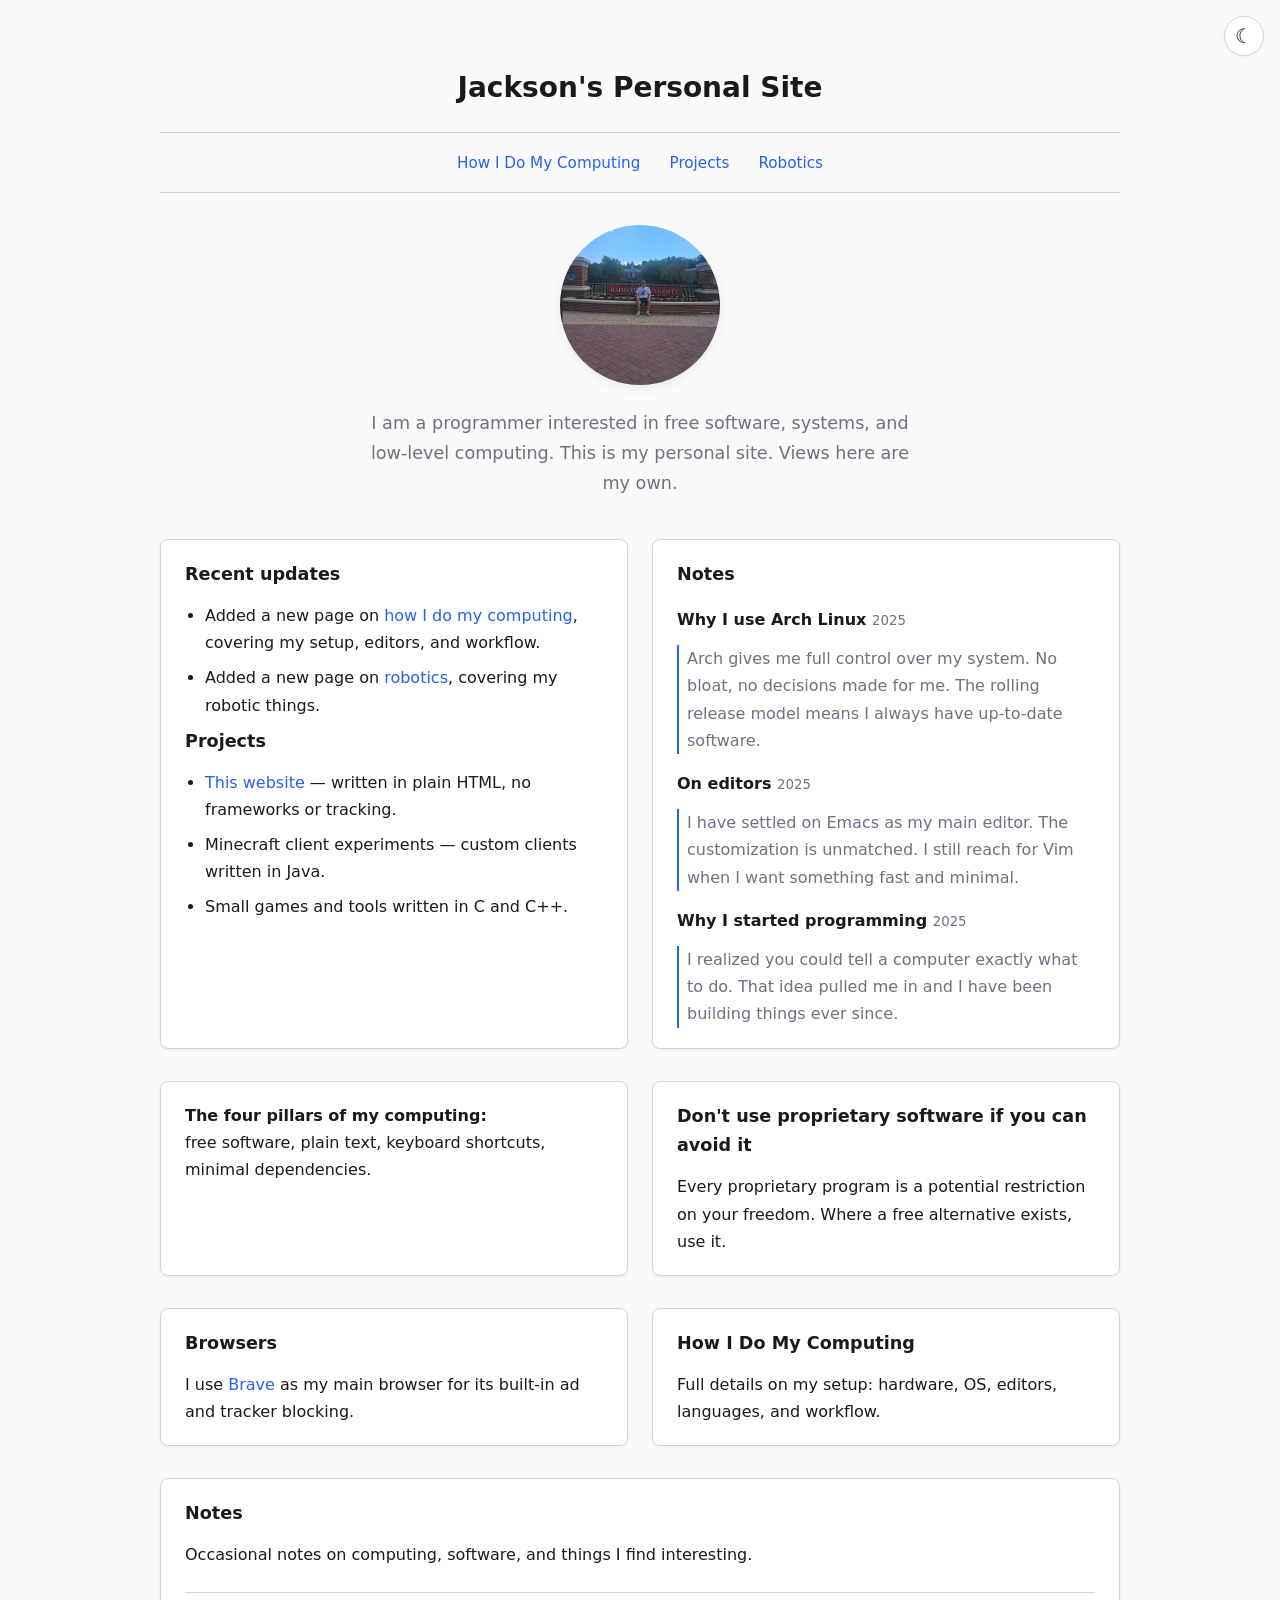
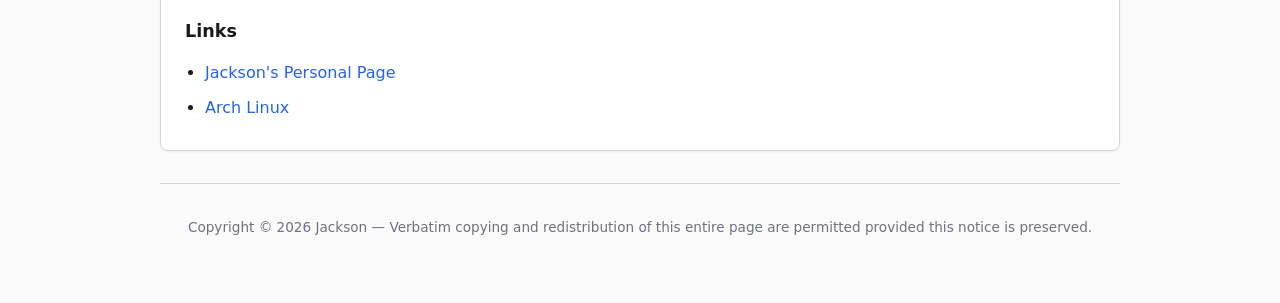
==== index.html @ 9d94fa25 "this is way better ig" ====
<!DOCTYPE html>
<html lang="en">
<head>
  <meta charset="UTF-8">
  <meta name="viewport" content="width=device-width, initial-scale=1">
  <title>Jackson's Personal Page</title>
  <link rel="stylesheet" href="styles.css">
</head>
<body>

  <button class="theme-toggle" id="themeToggle" aria-label="Toggle dark mode">&#9790;</button>

  <div class="container">

    <header class="site-header">
      <h1 class="site-title"><a href="index.html">Jackson's Personal Site</a></h1>
    </header>

    <nav class="nav">
      <a href="computing.html">How I Do My Computing</a>
      <a href="projects.html">Projects</a>
      <a href="robotics.html">Robotics</a>
    </nav>

    <div class="hero">
      <img src="res/me.png" alt="Jackson" width="320" height="400">
      <p>
        I am a programmer interested in free software, systems, and low-level computing.
        This is my personal site. Views here are my own.
      </p>
    </div>

    <div class="grid">

      <div class="card">
        <h3><a href="#recent" id="recent">Recent updates</a></h3>
        <ul>
          <li>
            Added a new page on <a href="computing.html">how I do my computing</a>,
            covering my setup, editors, and workflow.
          </li>
          <li>
            Added a new page on <a href="robotics.html">robotics</a>, covering my robotic things.
          </li>
        </ul>

        <h3><a href="projects.html" id="projects">Projects</a></h3>
        <ul>
          <li>
            <a href="https://github.com/Jacksonmlol/PortFolioWebsite">This website</a>
            &mdash; written in plain HTML, no frameworks or tracking.
          </li>
          <li>Minecraft client experiments &mdash; custom clients written in Java.</li>
          <li>Small games and tools written in C and C++.</li>
        </ul>
      </div>

      <div class="card">
        <h2>Notes</h2>
        <dl class="note">
          <dt><h3>Why I use Arch Linux <small>2025</small></h3></dt>
          <dd><p>Arch gives me full control over my system. No bloat, no decisions made for me. The rolling release model means I always have up-to-date software.</p></dd>

          <dt><h3>On editors <small>2025</small></h3></dt>
          <dd><p>I have settled on Emacs as my main editor. The customization is unmatched. I still reach for Vim when I want something fast and minimal.</p></dd>

          <dt><h3>Why I started programming <small>2025</small></h3></dt>
          <dd><p>I realized you could tell a computer exactly what to do. That idea pulled me in and I have been building things ever since.</p></dd>
        </dl>
      </div>

    </div>

    <div class="grid">

      <div class="card">
        <p><strong>The four pillars of my computing:</strong><br>
        free software, plain text, keyboard shortcuts, minimal dependencies.</p>
      </div>

      <div class="card">
        <h3>Don't use proprietary software if you can avoid it</h3>
        <p>Every proprietary program is a potential restriction on your freedom. Where a free alternative exists, use it.</p>
      </div>

    </div>

    <div class="grid">

      <div class="card">
        <h3>Browsers</h3>
        <p>I use <a href="https://brave.com">Brave</a> as my main browser for its built-in ad and tracker blocking.</p>
      </div>

      <div class="card">
        <h3><a href="computing.html">How I Do My Computing</a></h3>
        <p>Full details on my setup: hardware, OS, editors, languages, and workflow.</p>
      </div>

    </div>

    <div class="card full">
      <h3><a href="#notes" id="notes">Notes</a></h3>
      <p>Occasional notes on computing, software, and things I find interesting.</p>

      <hr>

      <h3><a href="#links" id="links">Links</a></h3>
      <ul>
        <li><a href="https://jackson.ogpixel.org">Jackson's Personal Page</a></li>
        <li><a href="https://archlinux.org">Arch Linux</a></li>
      </ul>
    </div>

    <footer class="site-footer">
      <p>Copyright &copy; 2026 Jackson &mdash; Verbatim copying and redistribution of this entire page are permitted provided this notice is preserved.</p>
    </footer>

  </div>

  <script>
    (function() {
      var btn = document.getElementById('themeToggle');
      var stored = localStorage.getItem('theme');
      if (stored === 'dark' || (!stored && window.matchMedia('(prefers-color-scheme: dark)').matches)) {
        document.body.classList.add('dark');
        btn.innerHTML = '&#9788;';
      }
      btn.addEventListener('click', function() {
        document.body.classList.toggle('dark');
        var isDark = document.body.classList.contains('dark');
        localStorage.setItem('theme', isDark ? 'dark' : 'light');
        btn.innerHTML = isDark ? '&#9788;' : '&#9790;';
      });
    })();
  </script>

</body>
</html>
---- styles.css ----
:root {
  --bg: #fafafa;
  --fg: #1a1a1a;
  --accent: #2563eb;
  --accent-hover: #1d4ed8;
  --border: #d1d5db;
  --card-bg: #ffffff;
  --card-shadow: rgba(0,0,0,0.06);
  --muted: #6b7280;
  --font: 'Inter', system-ui, -apple-system, sans-serif;
  --mono: 'JetBrains Mono', 'Fira Code', monospace;
  --radius: 8px;
  --max-width: 960px;
}

@media (prefers-color-scheme: dark) {
  :root {
    --bg: #111827;
    --fg: #e5e7eb;
    --accent: #60a5fa;
    --accent-hover: #93c5fd;
    --border: #374151;
    --card-bg: #1f2937;
    --card-shadow: rgba(0,0,0,0.3);
    --muted: #9ca3af;
  }
}

body.dark {
  --bg: #111827;
  --fg: #e5e7eb;
  --accent: #60a5fa;
  --accent-hover: #93c5fd;
  --border: #374151;
  --card-bg: #1f2937;
  --card-shadow: rgba(0,0,0,0.3);
  --muted: #9ca3af;
}

*, *::before, *::after { box-sizing: border-box; margin: 0; padding: 0; }

body {
  font-family: var(--font);
  background: var(--bg);
  color: var(--fg);
  line-height: 1.7;
  padding: 0 1rem;
  transition: background 0.3s, color 0.3s;
}

a { color: var(--accent); text-decoration: none; }
a:hover { color: var(--accent-hover); text-decoration: underline; }
a:visited { color: var(--accent); }
img { max-width: 100%; height: auto; display: block; }
ul, ol { padding-left: 1.5rem; }
li { margin-bottom: 0.5rem; }
hr { border: none; border-top: 1px solid var(--border); margin: 1.5rem 0; }

.container {
  max-width: var(--max-width);
  margin: 0 auto;
  padding: 2rem 0;
}

/* Header */
.site-header {
  text-align: center;
  padding: 2rem 0 1rem;
}

.site-title {
  font-size: 1.75rem;
  font-weight: 700;
  margin-bottom: 0.25rem;
}

.site-title a {
  color: var(--fg);
  text-decoration: none;
}

.site-title a:hover { color: var(--accent); }

/* Dark mode toggle */
.theme-toggle {
  position: fixed;
  top: 1rem;
  right: 1rem;
  background: var(--card-bg);
  border: 1px solid var(--border);
  border-radius: 50%;
  width: 40px;
  height: 40px;
  cursor: pointer;
  display: flex;
  align-items: center;
  justify-content: center;
  font-size: 1.25rem;
  color: var(--fg);
  z-index: 100;
  box-shadow: 0 1px 3px var(--card-shadow);
  transition: background 0.2s;
}

.theme-toggle:hover { background: var(--border); }

/* Navigation */
.nav {
  text-align: center;
  padding: 1rem 0;
  border-top: 1px solid var(--border);
  border-bottom: 1px solid var(--border);
  margin-bottom: 2rem;
}

.nav a {
  margin: 0 0.75rem;
  font-size: 0.95rem;
  font-weight: 500;
}

/* Hero / intro */
.hero {
  display: flex;
  flex-direction: column;
  align-items: center;
  gap: 1.5rem;
  margin-bottom: 2.5rem;
  text-align: center;
}

.hero img {
  border-radius: 50%;
  width: 160px;
  height: 160px;
  object-fit: cover;
  box-shadow: 0 4px 12px var(--card-shadow);
}

.hero p {
  font-size: 1.1rem;
  color: var(--muted);
  max-width: 540px;
}

/* Grid layout for content */
.grid {
  display: grid;
  grid-template-columns: 1fr 1fr;
  gap: 1.5rem;
  margin-bottom: 2rem;
}

@media (max-width: 700px) {
  .grid { grid-template-columns: 1fr; }
}

.card {
  background: var(--card-bg);
  border: 1px solid var(--border);
  border-radius: var(--radius);
  padding: 1.25rem 1.5rem;
  box-shadow: 0 1px 3px var(--card-shadow);
}

.card h2, .card h3 {
  font-size: 1.1rem;
  font-weight: 600;
  margin-bottom: 0.75rem;
}

.card h3 a { color: var(--fg); }
.card h3 a:hover { color: var(--accent); }

.card ul { padding-left: 1.25rem; }
.card p + p { margin-top: 0.75rem; }

/* Full width sections */
.full {
  width: 100%;
}

/* Tags / inline labels */
.tag {
  display: inline-block;
  font-size: 0.75rem;
  font-weight: 600;
  text-transform: uppercase;
  letter-spacing: 0.04em;
  color: var(--muted);
  margin-bottom: 0.25rem;
}

/* Notes list */
.note dt {
  margin-top: 1rem;
}

.note dt h3 {
  font-size: 1rem;
  font-weight: 600;
}

.note dt small {
  font-weight: 400;
  color: var(--muted);
}

.note dd {
  margin-top: 0.25rem;
  padding-left: 0.5rem;
  border-left: 2px solid var(--accent);
}

.note dd p { color: var(--muted); }

/* Content page (computing, etc.) */
.content {
  max-width: 700px;
  margin: 0 auto;
}

.content h1 {
  font-size: 1.75rem;
  font-weight: 700;
  margin-bottom: 0.5rem;
}

.content h2 {
  font-size: 1.25rem;
  font-weight: 600;
  margin-top: 2rem;
  margin-bottom: 0.75rem;
  padding-bottom: 0.25rem;
  border-bottom: 1px solid var(--border);
}

.content p {
  margin-bottom: 1rem;
  color: var(--fg);
}

.content ul {
  margin-bottom: 1rem;
}

.content img {
  border-radius: var(--radius);
  margin: 1rem 0;
  box-shadow: 0 2px 8px var(--card-shadow);
}

/* Footer */
.site-footer {
  text-align: center;
  padding: 2rem 0;
  color: var(--muted);
  font-size: 0.85rem;
  border-top: 1px solid var(--border);
  margin-top: 2rem;
}

/* Projects page */
.project-item {
  margin-bottom: 1rem;
}

.project-item a {
  font-weight: 600;
}

.project-item .desc {
  color: var(--muted);
  font-size: 0.9rem;
  margin-top: 0.15rem;
}

/* Responsive helpers */
@media (max-width: 600px) {
  .site-title { font-size: 1.35rem; }
  .hero img { width: 120px; height: 120px; }
  .hero p { font-size: 1rem; }
  .nav a { margin: 0 0.5rem; font-size: 0.85rem; }
  .card { padding: 1rem; }
}

/* Print */
@media print {
  .theme-toggle { display: none; }
  body { background: #fff; color: #000; }
  .card { border: 1px solid #ccc; box-shadow: none; }
}
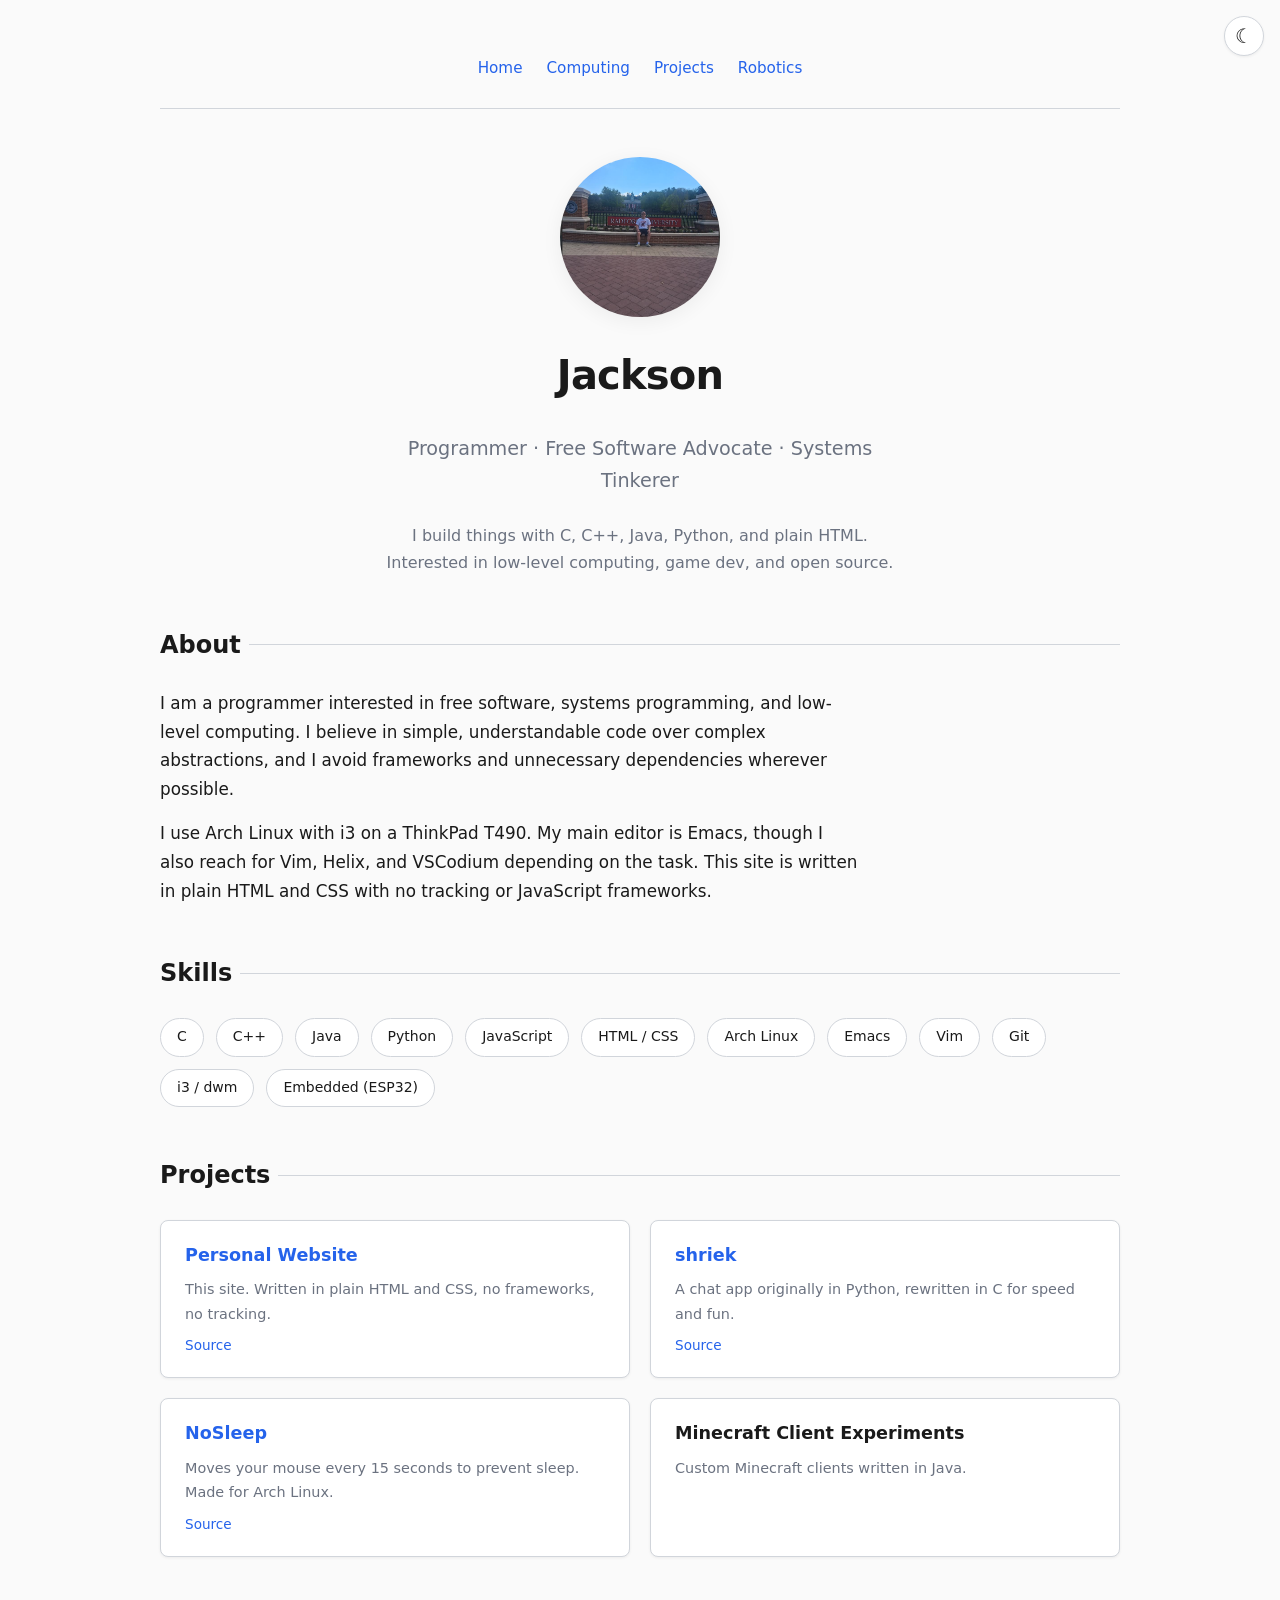
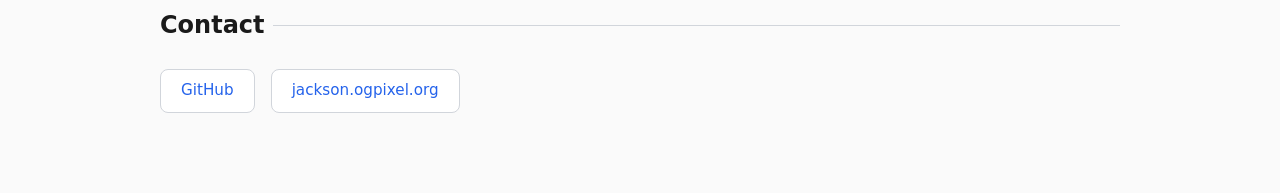
==== commit 8cf6a1cd: "better work grr" ====
--- a/index.html
+++ b/index.html
@@ -3,8 +3,247 @@
 <head>
   <meta charset="UTF-8">
   <meta name="viewport" content="width=device-width, initial-scale=1">
-  <title>Jackson's Personal Page</title>
-  <link rel="stylesheet" href="styles.css">
+  <title>Jackson — Portfolio</title>
+  <style>
+    :root {
+      --bg: #fafafa;
+      --fg: #1a1a1a;
+      --accent: #2563eb;
+      --accent-hover: #1d4ed8;
+      --border: #d1d5db;
+      --card-bg: #ffffff;
+      --card-shadow: rgba(0,0,0,0.06);
+      --muted: #6b7280;
+      --font: 'Inter', system-ui, -apple-system, sans-serif;
+      --mono: 'JetBrains Mono', 'Fira Code', monospace;
+      --radius: 8px;
+      --max-width: 960px;
+    }
+    @media (prefers-color-scheme: dark) {
+      :root {
+        --bg: #111827;
+        --fg: #e5e7eb;
+        --accent: #60a5fa;
+        --accent-hover: #93c5fd;
+        --border: #374151;
+        --card-bg: #1f2937;
+        --card-shadow: rgba(0,0,0,0.3);
+        --muted: #9ca3af;
+      }
+    }
+    body.dark {
+      --bg: #111827;
+      --fg: #e5e7eb;
+      --accent: #60a5fa;
+      --accent-hover: #93c5fd;
+      --border: #374151;
+      --card-bg: #1f2937;
+      --card-shadow: rgba(0,0,0,0.3);
+      --muted: #9ca3af;
+    }
+    *, *::before, *::after { box-sizing: border-box; margin: 0; padding: 0; }
+    body {
+      font-family: var(--font);
+      background: var(--bg);
+      color: var(--fg);
+      line-height: 1.7;
+      padding: 0 1rem;
+      transition: background 0.3s, color 0.3s;
+    }
+    a { color: var(--accent); text-decoration: none; }
+    a:hover { color: var(--accent-hover); text-decoration: underline; }
+    img { max-width: 100%; height: auto; display: block; }
+    ul { padding-left: 1.5rem; }
+    li { margin-bottom: 0.5rem; }
+
+    .container {
+      max-width: var(--max-width);
+      margin: 0 auto;
+      padding: 2rem 0;
+    }
+
+    .theme-toggle {
+      position: fixed;
+      top: 1rem;
+      right: 1rem;
+      background: var(--card-bg);
+      border: 1px solid var(--border);
+      border-radius: 50%;
+      width: 40px;
+      height: 40px;
+      cursor: pointer;
+      display: flex;
+      align-items: center;
+      justify-content: center;
+      font-size: 1.25rem;
+      color: var(--fg);
+      z-index: 100;
+      box-shadow: 0 1px 3px var(--card-shadow);
+      transition: background 0.2s;
+    }
+    .theme-toggle:hover { background: var(--border); }
+
+    .nav {
+      display: flex;
+      justify-content: center;
+      gap: 1.5rem;
+      padding: 1.25rem 0;
+      border-bottom: 1px solid var(--border);
+      margin-bottom: 3rem;
+      flex-wrap: wrap;
+    }
+    .nav a {
+      font-size: 0.95rem;
+      font-weight: 500;
+      padding: 0.25rem 0;
+      border-bottom: 2px solid transparent;
+      transition: border-color 0.2s;
+    }
+    .nav a:hover { border-color: var(--accent); text-decoration: none; }
+
+    .hero {
+      display: flex;
+      flex-direction: column;
+      align-items: center;
+      text-align: center;
+      margin-bottom: 3rem;
+      gap: 1.5rem;
+    }
+    .hero-avatar {
+      border-radius: 50%;
+      width: 160px;
+      height: 160px;
+      object-fit: cover;
+      box-shadow: 0 4px 20px var(--card-shadow);
+    }
+    .hero h1 {
+      font-size: 2.5rem;
+      font-weight: 700;
+      letter-spacing: -0.02em;
+    }
+    .hero .title {
+      font-size: 1.2rem;
+      color: var(--muted);
+      max-width: 540px;
+    }
+    .hero .tagline {
+      font-size: 1rem;
+      color: var(--muted);
+      max-width: 540px;
+    }
+
+    .section {
+      margin-bottom: 3rem;
+    }
+    .section h2 {
+      font-size: 1.5rem;
+      font-weight: 700;
+      margin-bottom: 1.5rem;
+      display: flex;
+      align-items: center;
+      gap: 0.5rem;
+    }
+    .section h2::after {
+      content: '';
+      flex: 1;
+      height: 1px;
+      background: var(--border);
+    }
+
+    .about-text {
+      font-size: 1.05rem;
+      color: var(--fg);
+      max-width: 700px;
+    }
+    .about-text p + p { margin-top: 1rem; }
+
+    .skills-grid {
+      display: flex;
+      flex-wrap: wrap;
+      gap: 0.75rem;
+    }
+    .skill-tag {
+      display: inline-block;
+      padding: 0.4rem 1rem;
+      font-size: 0.875rem;
+      font-weight: 500;
+      background: var(--card-bg);
+      border: 1px solid var(--border);
+      border-radius: 999px;
+      color: var(--fg);
+      transition: border-color 0.2s;
+    }
+    .skill-tag:hover { border-color: var(--accent); }
+
+    .projects-grid {
+      display: grid;
+      grid-template-columns: 1fr 1fr;
+      gap: 1.25rem;
+    }
+    @media (max-width: 700px) {
+      .projects-grid { grid-template-columns: 1fr; }
+    }
+
+    .project-card {
+      background: var(--card-bg);
+      border: 1px solid var(--border);
+      border-radius: var(--radius);
+      padding: 1.25rem 1.5rem;
+      box-shadow: 0 1px 3px var(--card-shadow);
+      transition: box-shadow 0.2s, transform 0.2s;
+    }
+    .project-card:hover {
+      box-shadow: 0 4px 12px var(--card-shadow);
+      transform: translateY(-2px);
+    }
+    .project-card h3 {
+      font-size: 1.1rem;
+      font-weight: 600;
+      margin-bottom: 0.4rem;
+    }
+    .project-card .desc {
+      font-size: 0.9rem;
+      color: var(--muted);
+      margin-bottom: 0.5rem;
+    }
+    .project-card .links { font-size: 0.85rem; }
+
+    .contact-links {
+      display: flex;
+      flex-wrap: wrap;
+      gap: 1rem;
+    }
+    .contact-links a {
+      display: inline-flex;
+      align-items: center;
+      gap: 0.4rem;
+      padding: 0.5rem 1.25rem;
+      background: var(--card-bg);
+      border: 1px solid var(--border);
+      border-radius: var(--radius);
+      font-size: 0.95rem;
+      font-weight: 500;
+      transition: border-color 0.2s;
+    }
+    .contact-links a:hover {
+      border-color: var(--accent);
+      text-decoration: none;
+    }
+
+    @media (max-width: 600px) {
+      .hero h1 { font-size: 1.75rem; }
+      .hero-avatar { width: 120px; height: 120px; }
+      .nav { gap: 1rem; }
+      .nav a { font-size: 0.85rem; }
+      .section h2 { font-size: 1.25rem; }
+    }
+
+    @media print {
+      .theme-toggle { display: none; }
+      body { background: #fff; color: #000; }
+      .project-card { border: 1px solid #ccc; box-shadow: none; }
+    }
+  </style>
 </head>
 <body>
 
@@ -12,109 +251,78 @@
 
   <div class="container">
 
-    <header class="site-header">
-      <h1 class="site-title"><a href="index.html">Jackson's Personal Site</a></h1>
-    </header>
-
     <nav class="nav">
-      <a href="computing.html">How I Do My Computing</a>
+      <a href="index.html">Home</a>
+      <a href="computing.html">Computing</a>
       <a href="projects.html">Projects</a>
       <a href="robotics.html">Robotics</a>
     </nav>
 
     <div class="hero">
-      <img src="res/me.png" alt="Jackson" width="320" height="400">
-      <p>
-        I am a programmer interested in free software, systems, and low-level computing.
-        This is my personal site. Views here are my own.
-      </p>
-    </div>
-
-    <div class="grid">
-
-      <div class="card">
-        <h3><a href="#recent" id="recent">Recent updates</a></h3>
-        <ul>
-          <li>
-            Added a new page on <a href="computing.html">how I do my computing</a>,
-            covering my setup, editors, and workflow.
-          </li>
-          <li>
-            Added a new page on <a href="robotics.html">robotics</a>, covering my robotic things.
-          </li>
-        </ul>
-
-        <h3><a href="projects.html" id="projects">Projects</a></h3>
-        <ul>
-          <li>
-            <a href="https://github.com/Jacksonmlol/PortFolioWebsite">This website</a>
-            &mdash; written in plain HTML, no frameworks or tracking.
-          </li>
-          <li>Minecraft client experiments &mdash; custom clients written in Java.</li>
-          <li>Small games and tools written in C and C++.</li>
-        </ul>
+      <img src="res/me.png" alt="Jackson" class="hero-avatar" width="320" height="400">
+      <h1>Jackson</h1>
+      <p class="title">Programmer &middot; Free Software Advocate &middot; Systems Tinkerer</p>
+      <p class="tagline">I build things with C, C++, Java, Python, and plain HTML. Interested in low-level computing, game dev, and open source.</p>
+    </div>
+
+    <div class="section">
+      <h2>About</h2>
+      <div class="about-text">
+        <p>I am a programmer interested in free software, systems programming, and low-level computing. I believe in simple, understandable code over complex abstractions, and I avoid frameworks and unnecessary dependencies wherever possible.</p>
+        <p>I use Arch Linux with i3 on a ThinkPad T490. My main editor is Emacs, though I also reach for Vim, Helix, and VSCodium depending on the task. This site is written in plain HTML and CSS with no tracking or JavaScript frameworks.</p>
       </div>
-
-      <div class="card">
-        <h2>Notes</h2>
-        <dl class="note">
-          <dt><h3>Why I use Arch Linux <small>2025</small></h3></dt>
-          <dd><p>Arch gives me full control over my system. No bloat, no decisions made for me. The rolling release model means I always have up-to-date software.</p></dd>
-
-          <dt><h3>On editors <small>2025</small></h3></dt>
-          <dd><p>I have settled on Emacs as my main editor. The customization is unmatched. I still reach for Vim when I want something fast and minimal.</p></dd>
-
-          <dt><h3>Why I started programming <small>2025</small></h3></dt>
-          <dd><p>I realized you could tell a computer exactly what to do. That idea pulled me in and I have been building things ever since.</p></dd>
-        </dl>
+    </div>
+
+    <div class="section">
+      <h2>Skills</h2>
+      <div class="skills-grid">
+        <span class="skill-tag">C</span>
+        <span class="skill-tag">C++</span>
+        <span class="skill-tag">Java</span>
+        <span class="skill-tag">Python</span>
+        <span class="skill-tag">JavaScript</span>
+        <span class="skill-tag">HTML / CSS</span>
+        <span class="skill-tag">Arch Linux</span>
+        <span class="skill-tag">Emacs</span>
+        <span class="skill-tag">Vim</span>
+        <span class="skill-tag">Git</span>
+        <span class="skill-tag">i3 / dwm</span>
+        <span class="skill-tag">Embedded (ESP32)</span>
       </div>
-
-    </div>
-
-    <div class="grid">
-
-      <div class="card">
-        <p><strong>The four pillars of my computing:</strong><br>
-        free software, plain text, keyboard shortcuts, minimal dependencies.</p>
+    </div>
+
+    <div class="section">
+      <h2>Projects</h2>
+      <div class="projects-grid">
+        <div class="project-card">
+          <h3><a href="https://github.com/Jacksonmlol/PortFolioWebsite">Personal Website</a></h3>
+          <div class="desc">This site. Written in plain HTML and CSS, no frameworks, no tracking.</div>
+          <div class="links"><a href="https://github.com/Jacksonmlol/PortFolioWebsite">Source</a></div>
+        </div>
+        <div class="project-card">
+          <h3><a href="https://github.com/Jacksonmlol/shriek">shriek</a></h3>
+          <div class="desc">A chat app originally in Python, rewritten in C for speed and fun.</div>
+          <div class="links"><a href="https://github.com/Jacksonmlol/shriek">Source</a></div>
+        </div>
+        <div class="project-card">
+          <h3><a href="https://github.com/Jacksonmlol/NoSleep">NoSleep</a></h3>
+          <div class="desc">Moves your mouse every 15 seconds to prevent sleep. Made for Arch Linux.</div>
+          <div class="links"><a href="https://github.com/Jacksonmlol/NoSleep">Source</a></div>
+        </div>
+        <div class="project-card">
+          <h3>Minecraft Client Experiments</h3>
+          <div class="desc">Custom Minecraft clients written in Java.</div>
+        </div>
       </div>
-
-      <div class="card">
-        <h3>Don't use proprietary software if you can avoid it</h3>
-        <p>Every proprietary program is a potential restriction on your freedom. Where a free alternative exists, use it.</p>
+    </div>
+
+    <div class="section">
+      <h2>Contact</h2>
+      <div class="contact-links">
+        <a href="https://github.com/Jacksonmlol">GitHub</a>
+        <a href="https://jackson.ogpixel.org">jackson.ogpixel.org</a>
       </div>
-
-    </div>
-
-    <div class="grid">
-
-      <div class="card">
-        <h3>Browsers</h3>
-        <p>I use <a href="https://brave.com">Brave</a> as my main browser for its built-in ad and tracker blocking.</p>
-      </div>
-
-      <div class="card">
-        <h3><a href="computing.html">How I Do My Computing</a></h3>
-        <p>Full details on my setup: hardware, OS, editors, languages, and workflow.</p>
-      </div>
-
-    </div>
-
-    <div class="card full">
-      <h3><a href="#notes" id="notes">Notes</a></h3>
-      <p>Occasional notes on computing, software, and things I find interesting.</p>
-
-      <hr>
-
-      <h3><a href="#links" id="links">Links</a></h3>
-      <ul>
-        <li><a href="https://jackson.ogpixel.org">Jackson's Personal Page</a></li>
-        <li><a href="https://archlinux.org">Arch Linux</a></li>
-      </ul>
-    </div>
-
-    <footer class="site-footer">
-      <p>Copyright &copy; 2026 Jackson &mdash; Verbatim copying and redistribution of this entire page are permitted provided this notice is preserved.</p>
-    </footer>
+    </div>
 
   </div>
 
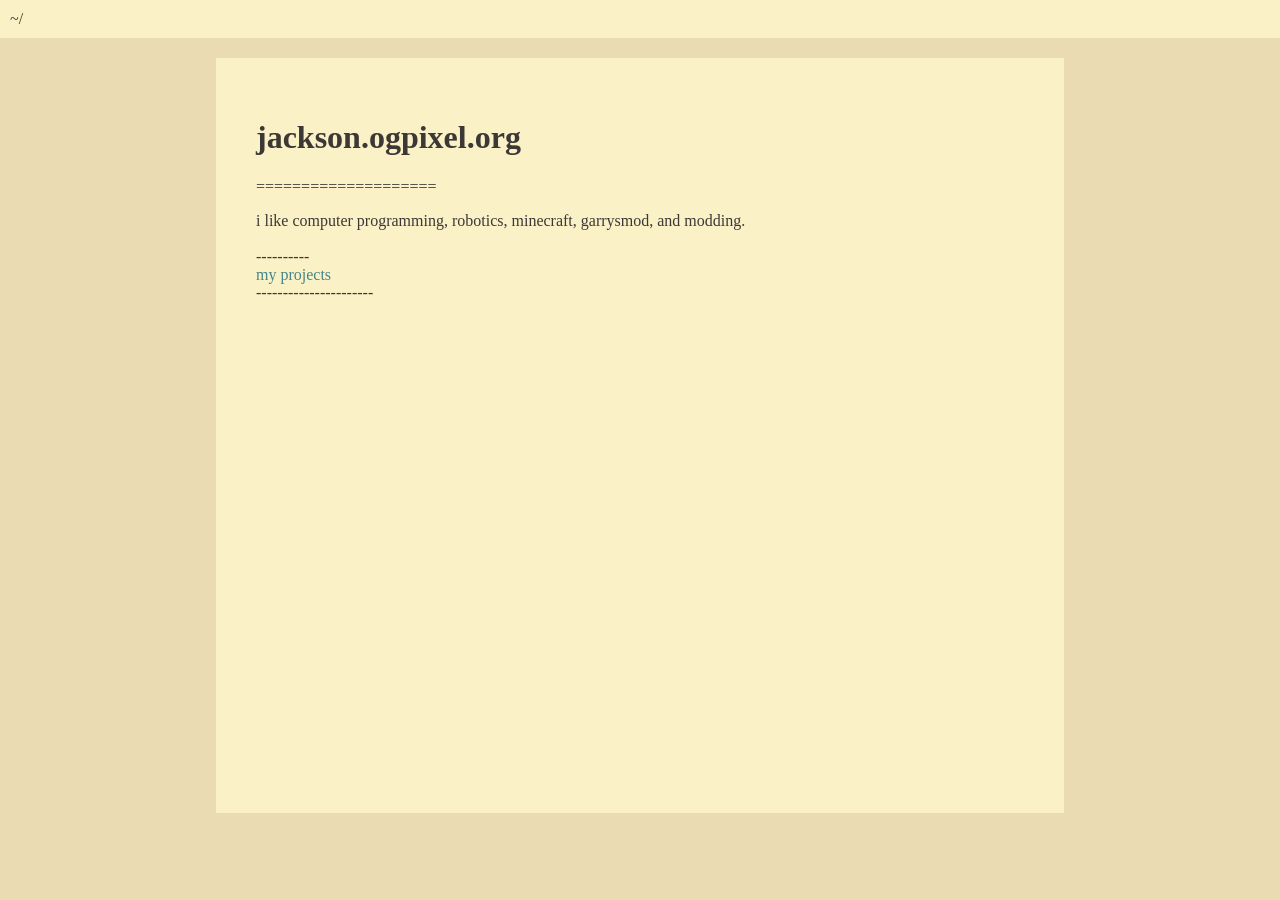
==== commit 8964c62f: "update" ====
--- a/index.html
+++ b/index.html
@@ -1,347 +1,24 @@
 <!DOCTYPE html>
-<html lang="en">
-<head>
-  <meta charset="UTF-8">
-  <meta name="viewport" content="width=device-width, initial-scale=1">
-  <title>Jackson — Portfolio</title>
-  <style>
-    :root {
-      --bg: #fafafa;
-      --fg: #1a1a1a;
-      --accent: #2563eb;
-      --accent-hover: #1d4ed8;
-      --border: #d1d5db;
-      --card-bg: #ffffff;
-      --card-shadow: rgba(0,0,0,0.06);
-      --muted: #6b7280;
-      --font: 'Inter', system-ui, -apple-system, sans-serif;
-      --mono: 'JetBrains Mono', 'Fira Code', monospace;
-      --radius: 8px;
-      --max-width: 960px;
-    }
-    @media (prefers-color-scheme: dark) {
-      :root {
-        --bg: #111827;
-        --fg: #e5e7eb;
-        --accent: #60a5fa;
-        --accent-hover: #93c5fd;
-        --border: #374151;
-        --card-bg: #1f2937;
-        --card-shadow: rgba(0,0,0,0.3);
-        --muted: #9ca3af;
-      }
-    }
-    body.dark {
-      --bg: #111827;
-      --fg: #e5e7eb;
-      --accent: #60a5fa;
-      --accent-hover: #93c5fd;
-      --border: #374151;
-      --card-bg: #1f2937;
-      --card-shadow: rgba(0,0,0,0.3);
-      --muted: #9ca3af;
-    }
-    *, *::before, *::after { box-sizing: border-box; margin: 0; padding: 0; }
-    body {
-      font-family: var(--font);
-      background: var(--bg);
-      color: var(--fg);
-      line-height: 1.7;
-      padding: 0 1rem;
-      transition: background 0.3s, color 0.3s;
-    }
-    a { color: var(--accent); text-decoration: none; }
-    a:hover { color: var(--accent-hover); text-decoration: underline; }
-    img { max-width: 100%; height: auto; display: block; }
-    ul { padding-left: 1.5rem; }
-    li { margin-bottom: 0.5rem; }
-
-    .container {
-      max-width: var(--max-width);
-      margin: 0 auto;
-      padding: 2rem 0;
-    }
-
-    .theme-toggle {
-      position: fixed;
-      top: 1rem;
-      right: 1rem;
-      background: var(--card-bg);
-      border: 1px solid var(--border);
-      border-radius: 50%;
-      width: 40px;
-      height: 40px;
-      cursor: pointer;
-      display: flex;
-      align-items: center;
-      justify-content: center;
-      font-size: 1.25rem;
-      color: var(--fg);
-      z-index: 100;
-      box-shadow: 0 1px 3px var(--card-shadow);
-      transition: background 0.2s;
-    }
-    .theme-toggle:hover { background: var(--border); }
-
-    .nav {
-      display: flex;
-      justify-content: center;
-      gap: 1.5rem;
-      padding: 1.25rem 0;
-      border-bottom: 1px solid var(--border);
-      margin-bottom: 3rem;
-      flex-wrap: wrap;
-    }
-    .nav a {
-      font-size: 0.95rem;
-      font-weight: 500;
-      padding: 0.25rem 0;
-      border-bottom: 2px solid transparent;
-      transition: border-color 0.2s;
-    }
-    .nav a:hover { border-color: var(--accent); text-decoration: none; }
-
-    .hero {
-      display: flex;
-      flex-direction: column;
-      align-items: center;
-      text-align: center;
-      margin-bottom: 3rem;
-      gap: 1.5rem;
-    }
-    .hero-avatar {
-      border-radius: 50%;
-      width: 160px;
-      height: 160px;
-      object-fit: cover;
-      box-shadow: 0 4px 20px var(--card-shadow);
-    }
-    .hero h1 {
-      font-size: 2.5rem;
-      font-weight: 700;
-      letter-spacing: -0.02em;
-    }
-    .hero .title {
-      font-size: 1.2rem;
-      color: var(--muted);
-      max-width: 540px;
-    }
-    .hero .tagline {
-      font-size: 1rem;
-      color: var(--muted);
-      max-width: 540px;
-    }
-
-    .section {
-      margin-bottom: 3rem;
-    }
-    .section h2 {
-      font-size: 1.5rem;
-      font-weight: 700;
-      margin-bottom: 1.5rem;
-      display: flex;
-      align-items: center;
-      gap: 0.5rem;
-    }
-    .section h2::after {
-      content: '';
-      flex: 1;
-      height: 1px;
-      background: var(--border);
-    }
-
-    .about-text {
-      font-size: 1.05rem;
-      color: var(--fg);
-      max-width: 700px;
-    }
-    .about-text p + p { margin-top: 1rem; }
-
-    .skills-grid {
-      display: flex;
-      flex-wrap: wrap;
-      gap: 0.75rem;
-    }
-    .skill-tag {
-      display: inline-block;
-      padding: 0.4rem 1rem;
-      font-size: 0.875rem;
-      font-weight: 500;
-      background: var(--card-bg);
-      border: 1px solid var(--border);
-      border-radius: 999px;
-      color: var(--fg);
-      transition: border-color 0.2s;
-    }
-    .skill-tag:hover { border-color: var(--accent); }
-
-    .projects-grid {
-      display: grid;
-      grid-template-columns: 1fr 1fr;
-      gap: 1.25rem;
-    }
-    @media (max-width: 700px) {
-      .projects-grid { grid-template-columns: 1fr; }
-    }
-
-    .project-card {
-      background: var(--card-bg);
-      border: 1px solid var(--border);
-      border-radius: var(--radius);
-      padding: 1.25rem 1.5rem;
-      box-shadow: 0 1px 3px var(--card-shadow);
-      transition: box-shadow 0.2s, transform 0.2s;
-    }
-    .project-card:hover {
-      box-shadow: 0 4px 12px var(--card-shadow);
-      transform: translateY(-2px);
-    }
-    .project-card h3 {
-      font-size: 1.1rem;
-      font-weight: 600;
-      margin-bottom: 0.4rem;
-    }
-    .project-card .desc {
-      font-size: 0.9rem;
-      color: var(--muted);
-      margin-bottom: 0.5rem;
-    }
-    .project-card .links { font-size: 0.85rem; }
-
-    .contact-links {
-      display: flex;
-      flex-wrap: wrap;
-      gap: 1rem;
-    }
-    .contact-links a {
-      display: inline-flex;
-      align-items: center;
-      gap: 0.4rem;
-      padding: 0.5rem 1.25rem;
-      background: var(--card-bg);
-      border: 1px solid var(--border);
-      border-radius: var(--radius);
-      font-size: 0.95rem;
-      font-weight: 500;
-      transition: border-color 0.2s;
-    }
-    .contact-links a:hover {
-      border-color: var(--accent);
-      text-decoration: none;
-    }
-
-    @media (max-width: 600px) {
-      .hero h1 { font-size: 1.75rem; }
-      .hero-avatar { width: 120px; height: 120px; }
-      .nav { gap: 1rem; }
-      .nav a { font-size: 0.85rem; }
-      .section h2 { font-size: 1.25rem; }
-    }
-
-    @media print {
-      .theme-toggle { display: none; }
-      body { background: #fff; color: #000; }
-      .project-card { border: 1px solid #ccc; box-shadow: none; }
-    }
-  </style>
-</head>
-<body>
-
-  <button class="theme-toggle" id="themeToggle" aria-label="Toggle dark mode">&#9790;</button>
-
-  <div class="container">
-
-    <nav class="nav">
-      <a href="index.html">Home</a>
-      <a href="computing.html">Computing</a>
-      <a href="projects.html">Projects</a>
-      <a href="robotics.html">Robotics</a>
-    </nav>
-
-    <div class="hero">
-      <img src="res/me.png" alt="Jackson" class="hero-avatar" width="320" height="400">
-      <h1>Jackson</h1>
-      <p class="title">Programmer &middot; Free Software Advocate &middot; Systems Tinkerer</p>
-      <p class="tagline">I build things with C, C++, Java, Python, and plain HTML. Interested in low-level computing, game dev, and open source.</p>
-    </div>
-
-    <div class="section">
-      <h2>About</h2>
-      <div class="about-text">
-        <p>I am a programmer interested in free software, systems programming, and low-level computing. I believe in simple, understandable code over complex abstractions, and I avoid frameworks and unnecessary dependencies wherever possible.</p>
-        <p>I use Arch Linux with i3 on a ThinkPad T490. My main editor is Emacs, though I also reach for Vim, Helix, and VSCodium depending on the task. This site is written in plain HTML and CSS with no tracking or JavaScript frameworks.</p>
-      </div>
-    </div>
-
-    <div class="section">
-      <h2>Skills</h2>
-      <div class="skills-grid">
-        <span class="skill-tag">C</span>
-        <span class="skill-tag">C++</span>
-        <span class="skill-tag">Java</span>
-        <span class="skill-tag">Python</span>
-        <span class="skill-tag">JavaScript</span>
-        <span class="skill-tag">HTML / CSS</span>
-        <span class="skill-tag">Arch Linux</span>
-        <span class="skill-tag">Emacs</span>
-        <span class="skill-tag">Vim</span>
-        <span class="skill-tag">Git</span>
-        <span class="skill-tag">i3 / dwm</span>
-        <span class="skill-tag">Embedded (ESP32)</span>
-      </div>
-    </div>
-
-    <div class="section">
-      <h2>Projects</h2>
-      <div class="projects-grid">
-        <div class="project-card">
-          <h3><a href="https://github.com/Jacksonmlol/PortFolioWebsite">Personal Website</a></h3>
-          <div class="desc">This site. Written in plain HTML and CSS, no frameworks, no tracking.</div>
-          <div class="links"><a href="https://github.com/Jacksonmlol/PortFolioWebsite">Source</a></div>
-        </div>
-        <div class="project-card">
-          <h3><a href="https://github.com/Jacksonmlol/shriek">shriek</a></h3>
-          <div class="desc">A chat app originally in Python, rewritten in C for speed and fun.</div>
-          <div class="links"><a href="https://github.com/Jacksonmlol/shriek">Source</a></div>
-        </div>
-        <div class="project-card">
-          <h3><a href="https://github.com/Jacksonmlol/NoSleep">NoSleep</a></h3>
-          <div class="desc">Moves your mouse every 15 seconds to prevent sleep. Made for Arch Linux.</div>
-          <div class="links"><a href="https://github.com/Jacksonmlol/NoSleep">Source</a></div>
-        </div>
-        <div class="project-card">
-          <h3>Minecraft Client Experiments</h3>
-          <div class="desc">Custom Minecraft clients written in Java.</div>
-        </div>
-      </div>
-    </div>
-
-    <div class="section">
-      <h2>Contact</h2>
-      <div class="contact-links">
-        <a href="https://github.com/Jacksonmlol">GitHub</a>
-        <a href="https://jackson.ogpixel.org">jackson.ogpixel.org</a>
-      </div>
-    </div>
-
-  </div>
-
-  <script>
-    (function() {
-      var btn = document.getElementById('themeToggle');
-      var stored = localStorage.getItem('theme');
-      if (stored === 'dark' || (!stored && window.matchMedia('(prefers-color-scheme: dark)').matches)) {
-        document.body.classList.add('dark');
-        btn.innerHTML = '&#9788;';
-      }
-      btn.addEventListener('click', function() {
-        document.body.classList.toggle('dark');
-        var isDark = document.body.classList.contains('dark');
-        localStorage.setItem('theme', isDark ? 'dark' : 'light');
-        btn.innerHTML = isDark ? '&#9788;' : '&#9790;';
-      });
-    })();
-  </script>
-
-</body>
+<html>
+	<head>
+		<link rel="stylesheet" type="text/css" href="styles.css" />
+	</head>
+	<body>
+		<div class="topbar">
+			<p1>~/</p1>
+		</div>
+		<div class="main">
+			<h1>jackson.ogpixel.org</h1>
+      <p>====================</p>
+			<p1>i like computer programming, robotics, minecraft, garrysmod, and modding.</p1>
+      <br>
+      <br>
+       <p2>----------<p2>
+       <br>
+       <a href="projects.html">my projects</a>
+       <br>
+       <p3>----------------------</p3>
+       <br>
+		</div>
+	</body>
 </html>
--- a/styles.css
+++ b/styles.css
@@ -0,0 +1,89 @@
+@font-face {
+	font-family: "Lexend Deca";
+	src: url("/web/20260612021407im_/https://orangeman.sh/LexendDeca-Regular.ttf") format("truetype");
+}
+@font-face {
+	font-family: "JetBrains Mono";
+	src: url("/web/20260612021407im_/https://orangeman.sh/JetBrainsMono-Regular.ttf") format("truetype");
+}
+
+:root {
+	--bg-color: #3c3836;
+	--secondary-bg-color: #282828;
+	--text-color: #ebdbb2;
+	--secondary-text-color: #a89984;
+}
+
+@media (prefers-color-scheme: light) {
+	:root {
+		--bg-color: #ebdbb2;
+		--secondary-bg-color: #fbf1c7;
+		--text-color: #3c3836;
+		--secondary-text-color: #7c6f64;
+	}
+}
+
+body {
+	font-family: "JetBrains Mono";
+	background-color: var(--bg-color);
+	color: var(--text-color);
+	overflow-x: hidden;
+	margin: 0;
+}
+
+a {
+	color: #458588;
+	text-decoration: none;
+}
+
+.topbar {
+	background-color: var(--secondary-bg-color);
+	padding: 10px;
+	margin: auto;
+	width: 100%;
+	max-height: 50px;
+}
+
+.main {
+	background-color: var(--secondary-bg-color);
+	padding: 40px;
+	margin: auto;
+	margin-top: 20px;
+	max-width: 60%;
+	min-height: 75vh;
+}
+
+.footer {
+	background-color: var(--bg-color);
+	color: var(--secondary-text-color);
+	position: fixed;
+	left: 0;
+	bottom: 0;
+	width: 100%;
+	text-align: center;
+	padding: 10px;
+	margin: auto;
+	max-height: 50px;
+}
+
+/*
+     FILE ARCHIVED ON 02:14:07 Jun 12, 2026 AND RETRIEVED FROM THE
+     INTERNET ARCHIVE ON 03:43:30 Oct 09, 2026.
+     JAVASCRIPT APPENDED BY WAYBACK MACHINE, COPYRIGHT INTERNET ARCHIVE.
+
+     ALL OTHER CONTENT MAY ALSO BE PROTECTED BY COPYRIGHT (17 U.S.C.
+     SECTION 108(a)(3)).
+*/
+/*
+playback timings (ms):
+  capture_cache.get: 0.483
+  captures_list: 0.617
+  exclusion.robots: 0.041
+  exclusion.robots.policy: 0.032
+  esindex: 0.008
+  cdx.remote: 10.349
+  LoadShardBlock: 73.116 (3)
+  PetaboxLoader3.datanode: 127.712 (4)
+  load_resource: 228.382
+  PetaboxLoader3.resolve: 115.141
+*/
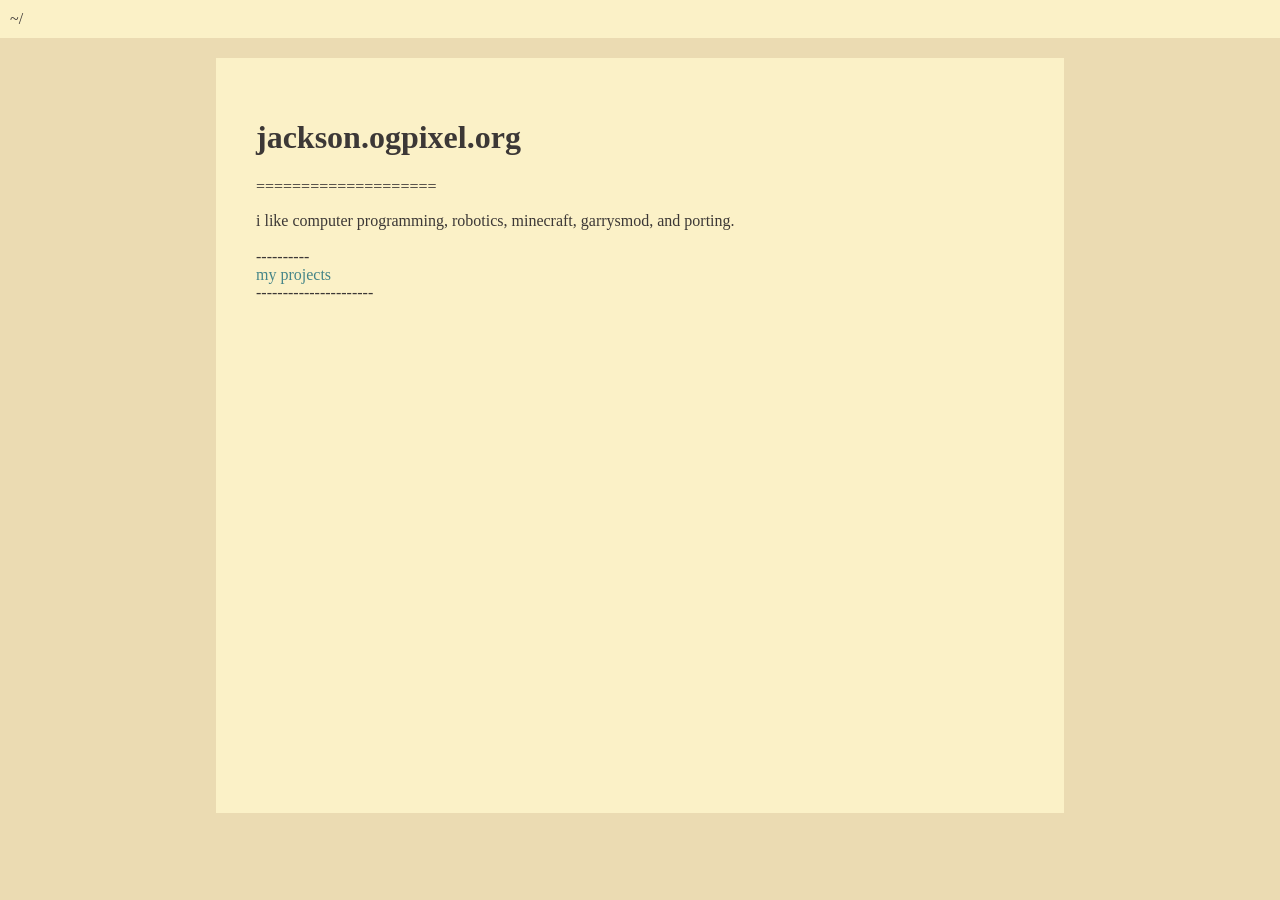
==== commit 25701330: "Update index.html" ====
--- a/index.html
+++ b/index.html
@@ -10,7 +10,7 @@
 		<div class="main">
 			<h1>jackson.ogpixel.org</h1>
       <p>====================</p>
-			<p1>i like computer programming, robotics, minecraft, garrysmod, and modding.</p1>
+			<p1>i like computer programming, robotics, minecraft, garrysmod, and porting.</p1>
       <br>
       <br>
        <p2>----------<p2>
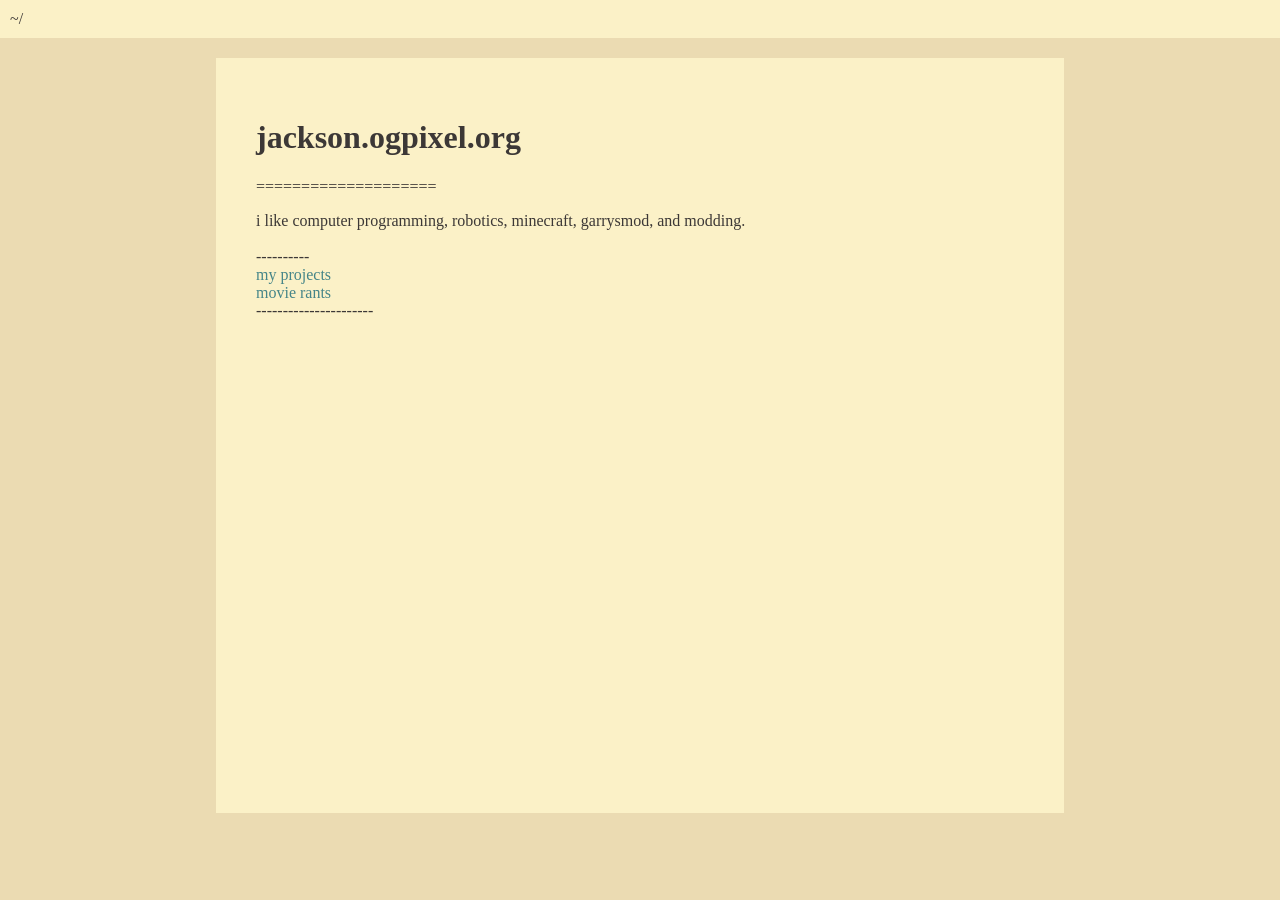
==== commit 932b5943: "movies" ====
--- a/index.html
+++ b/index.html
@@ -10,13 +10,15 @@
 		<div class="main">
 			<h1>jackson.ogpixel.org</h1>
       <p>====================</p>
-			<p1>i like computer programming, robotics, minecraft, garrysmod, and porting.</p1>
+			<p1>i like computer programming, robotics, minecraft, garrysmod, and modding.</p1>
       <br>
       <br>
        <p2>----------<p2>
        <br>
        <a href="projects.html">my projects</a>
        <br>
+       <a href="movies.html">movie rants</a>
+       <br>
        <p3>----------------------</p3>
        <br>
 		</div>
--- a/styles.css
+++ b/styles.css
@@ -66,6 +66,53 @@
 	max-height: 50px;
 }
 
+.movie {
+	display: flex;
+	gap: 20px;
+	align-items: flex-start;
+	background-color: var(--bg-color);
+	border: 1px dashed var(--secondary-text-color);
+	padding: 20px;
+	margin-bottom: 30px;
+}
+
+.movie-poster {
+	width: 200px;
+	height: auto;
+	flex-shrink: 0;
+}
+
+.movie-body {
+	flex: 1;
+	min-width: 0;
+}
+
+.movie-title {
+	margin: 0;
+}
+
+.movie-meta {
+	color: var(--secondary-text-color);
+	margin-top: 5px;
+	margin-bottom: 15px;
+}
+
+.movie-rant {
+	margin: 0;
+	line-height: 1.6;
+	white-space: pre-line;
+}
+
+@media (max-width: 700px) {
+	.movie {
+		flex-direction: column;
+	}
+
+	.movie-poster {
+		width: 100%;
+	}
+}
+
 /*
      FILE ARCHIVED ON 02:14:07 Jun 12, 2026 AND RETRIEVED FROM THE
      INTERNET ARCHIVE ON 03:43:30 Oct 09, 2026.
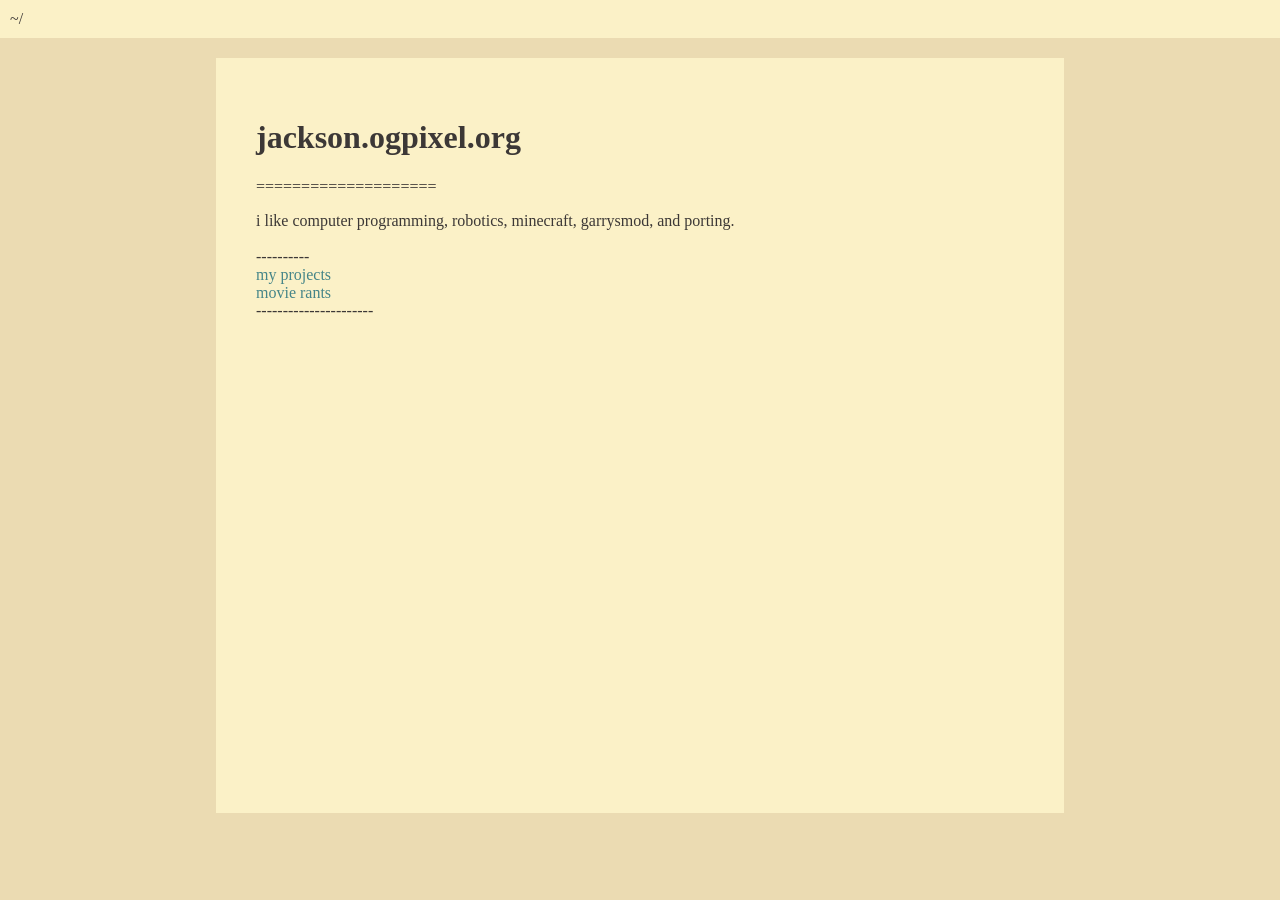
==== commit 24b22eb3: "Merge branch 'main' of https://github.com/Jacksonmlol/PortFolioWebsite" ====
--- a/index.html
+++ b/index.html
@@ -10,7 +10,7 @@
 		<div class="main">
 			<h1>jackson.ogpixel.org</h1>
       <p>====================</p>
-			<p1>i like computer programming, robotics, minecraft, garrysmod, and modding.</p1>
+			<p1>i like computer programming, robotics, minecraft, garrysmod, and porting.</p1>
       <br>
       <br>
        <p2>----------<p2>
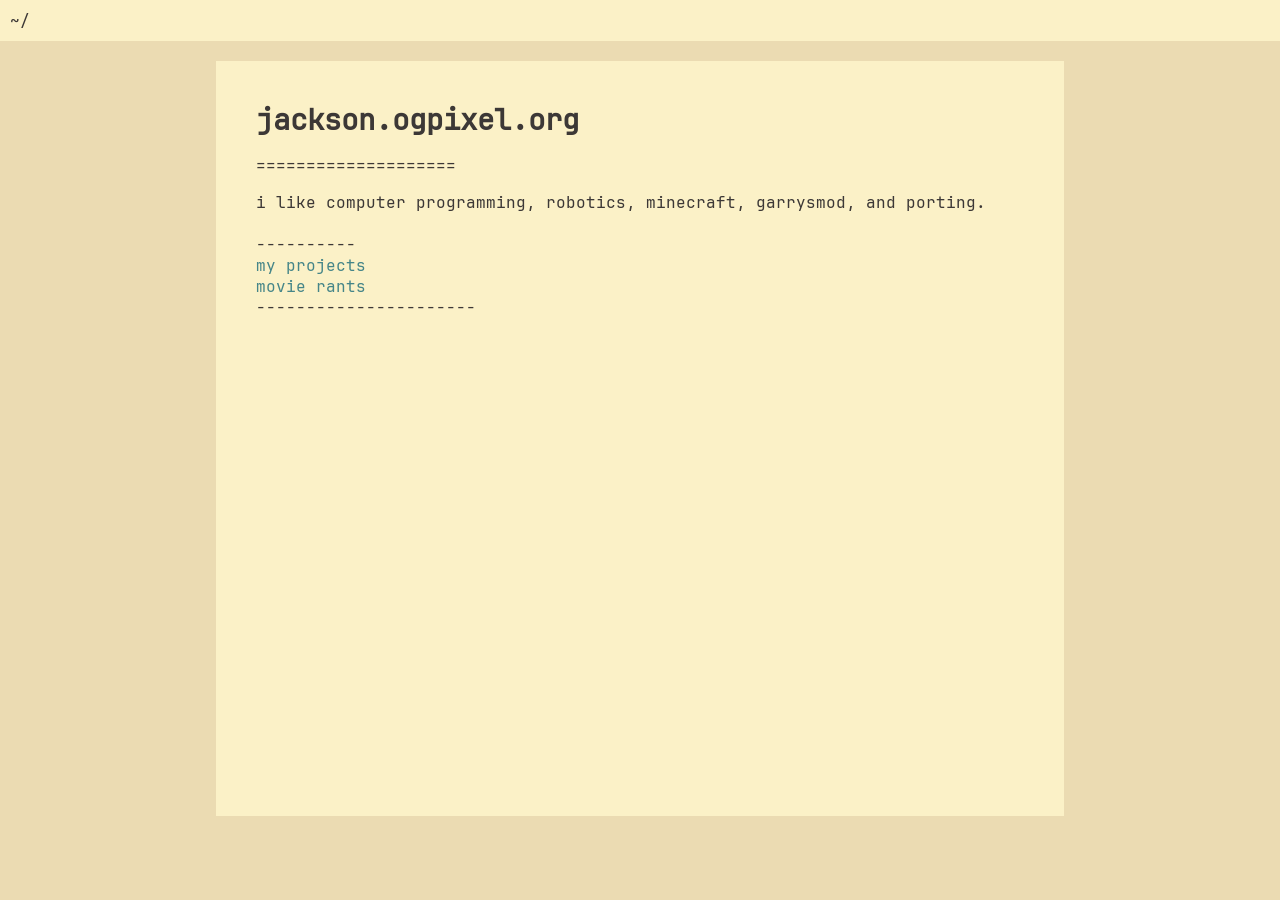
==== commit 83a2c07a: "Version cached stylesheet URL so browsers drop stale 404 cache" ====
--- a/index.html
+++ b/index.html
@@ -1,7 +1,7 @@
 <!DOCTYPE html>
 <html>
 	<head>
-		<link rel="stylesheet" type="text/css" href="styles.css" />
+		<link rel="stylesheet" type="text/css" href="styles.css?v=2" />
 	</head>
 	<body>
 		<div class="topbar">
--- a/styles.css
+++ b/styles.css
@@ -1,10 +1,12 @@
 @font-face {
 	font-family: "Lexend Deca";
-	src: url("/web/20260612021407im_/https://orangeman.sh/LexendDeca-Regular.ttf") format("truetype");
+	src: url("fonts/LexendDeca-Regular.ttf") format("truetype");
+	font-display: swap;
 }
 @font-face {
 	font-family: "JetBrains Mono";
-	src: url("/web/20260612021407im_/https://orangeman.sh/JetBrainsMono-Regular.ttf") format("truetype");
+	src: url("fonts/JetBrainsMono-Regular.ttf") format("truetype");
+	font-display: swap;
 }
 
 :root {
@@ -24,11 +26,21 @@
 }
 
 body {
-	font-family: "JetBrains Mono";
+	font-family: "JetBrains Mono", ui-monospace, Consolas, monospace;
 	background-color: var(--bg-color);
 	color: var(--text-color);
 	overflow-x: hidden;
 	margin: 0;
+}
+
+h1 {
+	font-size: 1.8rem;
+	margin: 0 0 10px 0;
+}
+
+h2 {
+	font-size: 1.15rem;
+	margin: 0 0 5px 0;
 }
 
 a {
@@ -68,18 +80,19 @@
 
 .movie {
 	display: flex;
-	gap: 20px;
+	gap: 24px;
 	align-items: flex-start;
-	background-color: var(--bg-color);
-	border: 1px dashed var(--secondary-text-color);
+	border: 1px solid var(--secondary-text-color);
 	padding: 20px;
-	margin-bottom: 30px;
+	margin-bottom: 25px;
 }
 
 .movie-poster {
-	width: 200px;
-	height: auto;
+	width: 170px;
+	aspect-ratio: 2 / 3;
+	object-fit: cover;
 	flex-shrink: 0;
+	border: 1px solid var(--secondary-text-color);
 }
 
 .movie-body {
@@ -89,17 +102,19 @@
 
 .movie-title {
 	margin: 0;
+	color: var(--text-color);
 }
 
 .movie-meta {
 	color: var(--secondary-text-color);
-	margin-top: 5px;
-	margin-bottom: 15px;
+	margin: 5px 0 14px 0;
+	font-size: 0.85rem;
 }
 
 .movie-rant {
 	margin: 0;
-	line-height: 1.6;
+	max-width: 60ch;
+	line-height: 1.7;
 	white-space: pre-line;
 }
 
@@ -109,7 +124,13 @@
 	}
 
 	.movie-poster {
-		width: 100%;
+		width: 60%;
+		max-width: 220px;
+	}
+
+	.main {
+		max-width: 100%;
+		padding: 20px;
 	}
 }
 
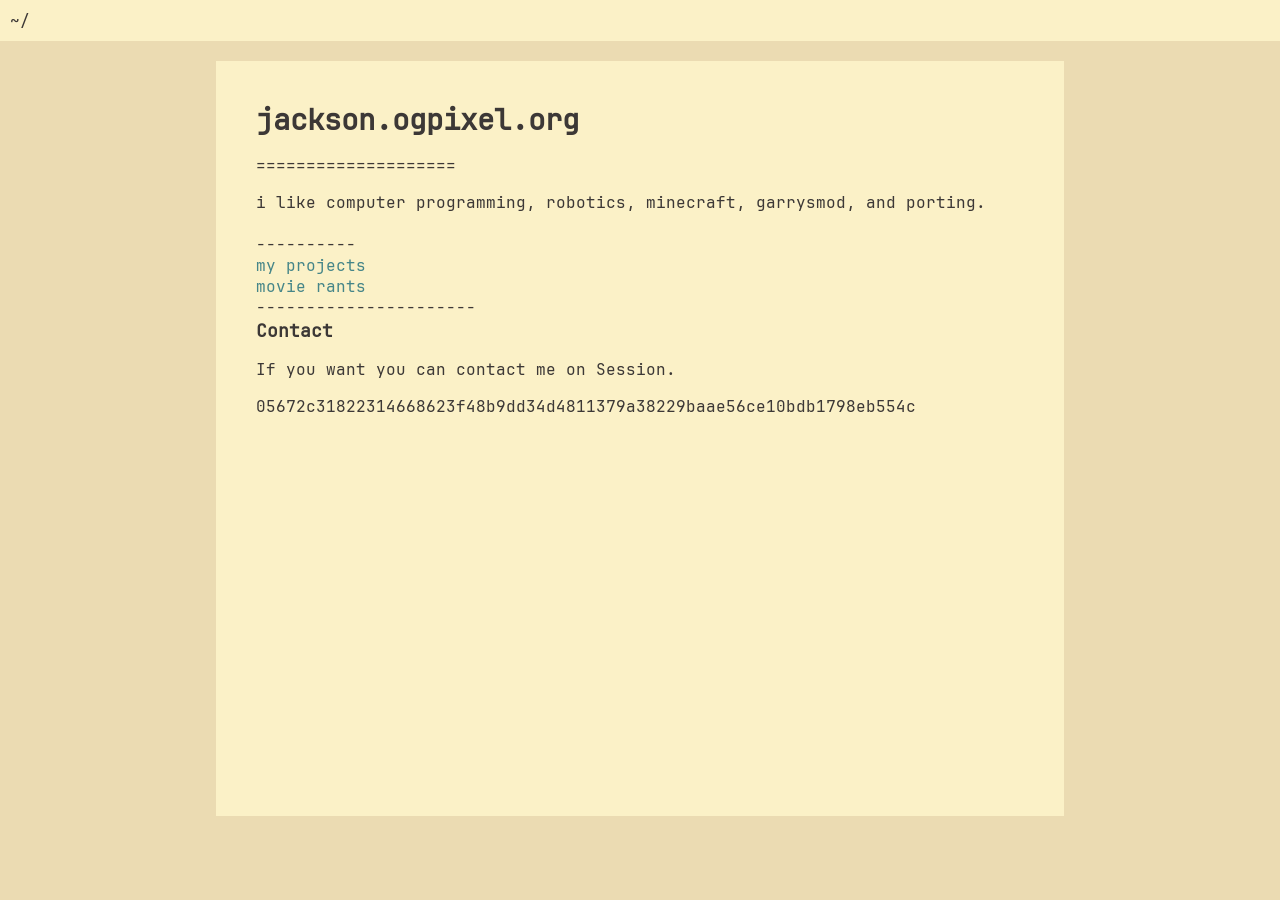
==== commit 9ee2f0c2: "contact" ====
--- a/index.html
+++ b/index.html
@@ -21,6 +21,9 @@
        <br>
        <p3>----------------------</p3>
        <br>
+	   <h2>Contact</h2>
+	   <p>If you want you can contact me on Session.</p>
+	   <p>05672c31822314668623f48b9dd34d4811379a38229baae56ce10bdb1798eb554c</p>
 		</div>
 	</body>
 </html>
